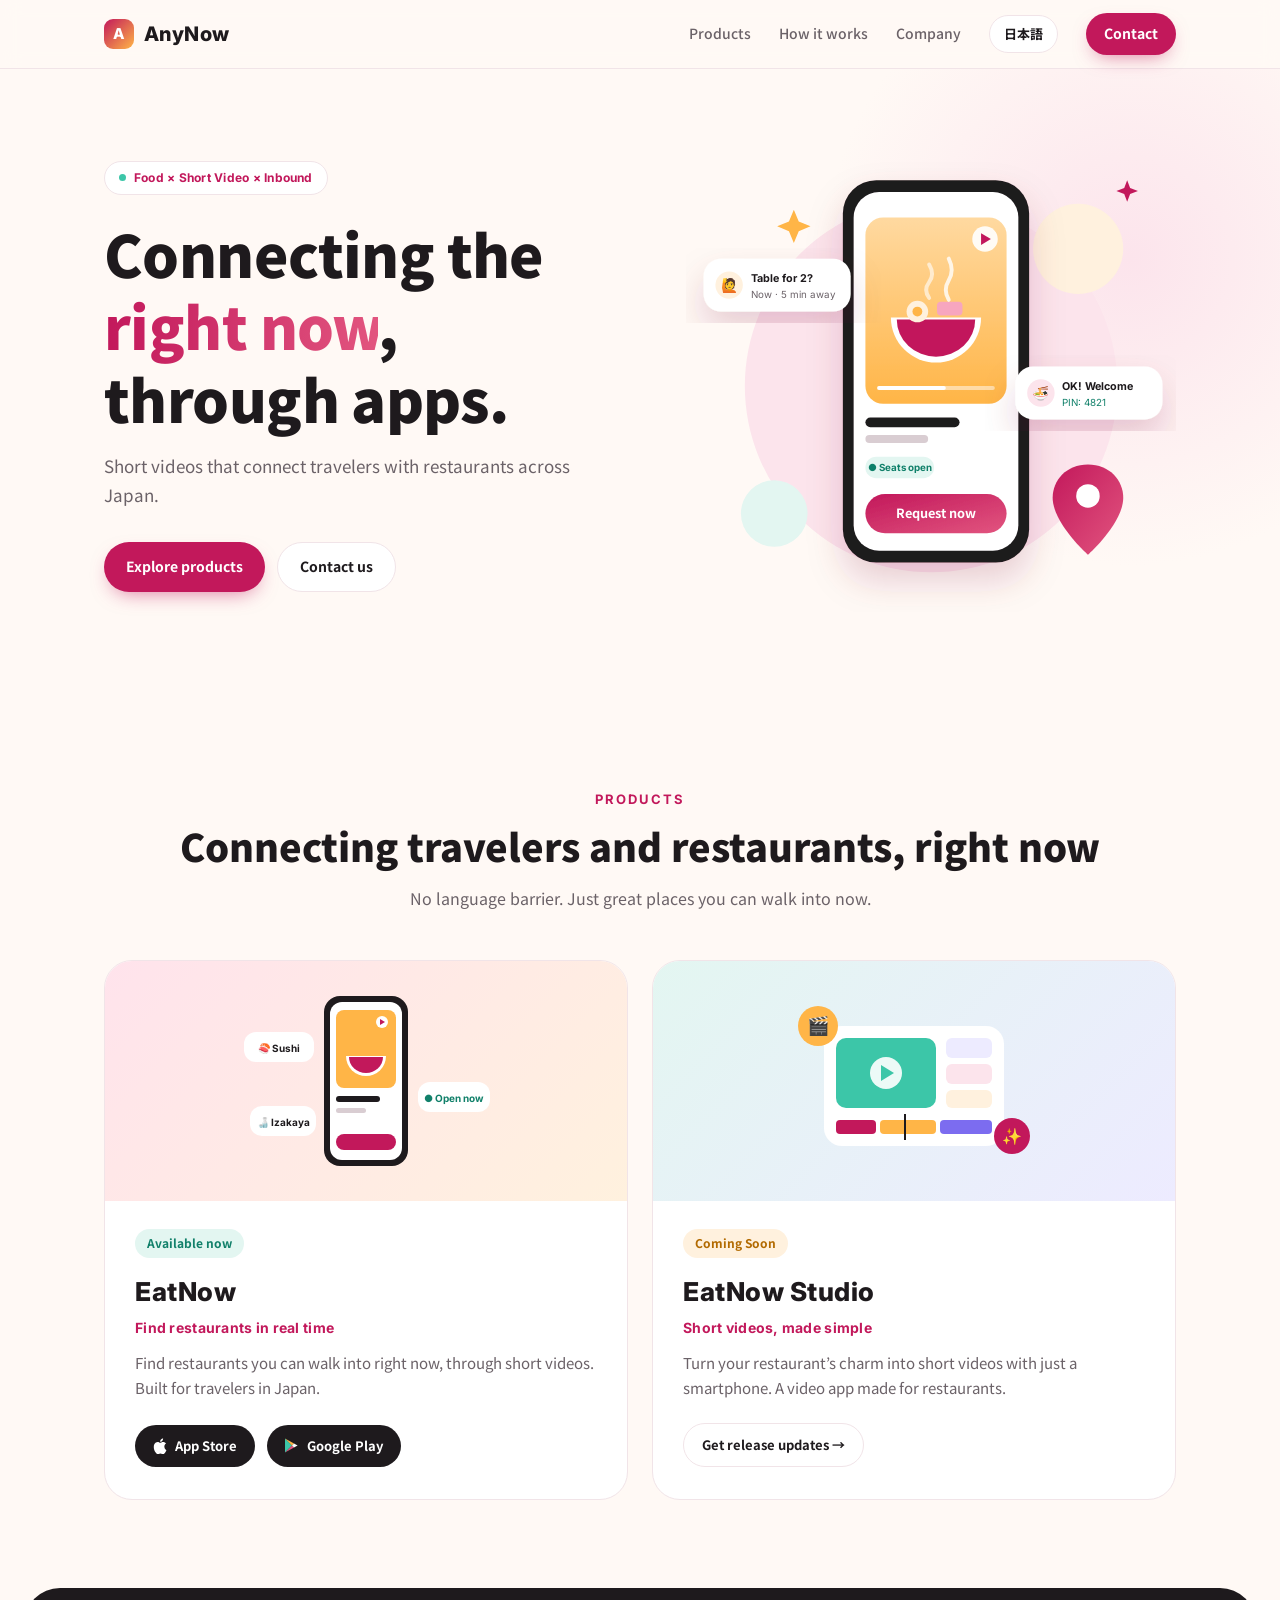
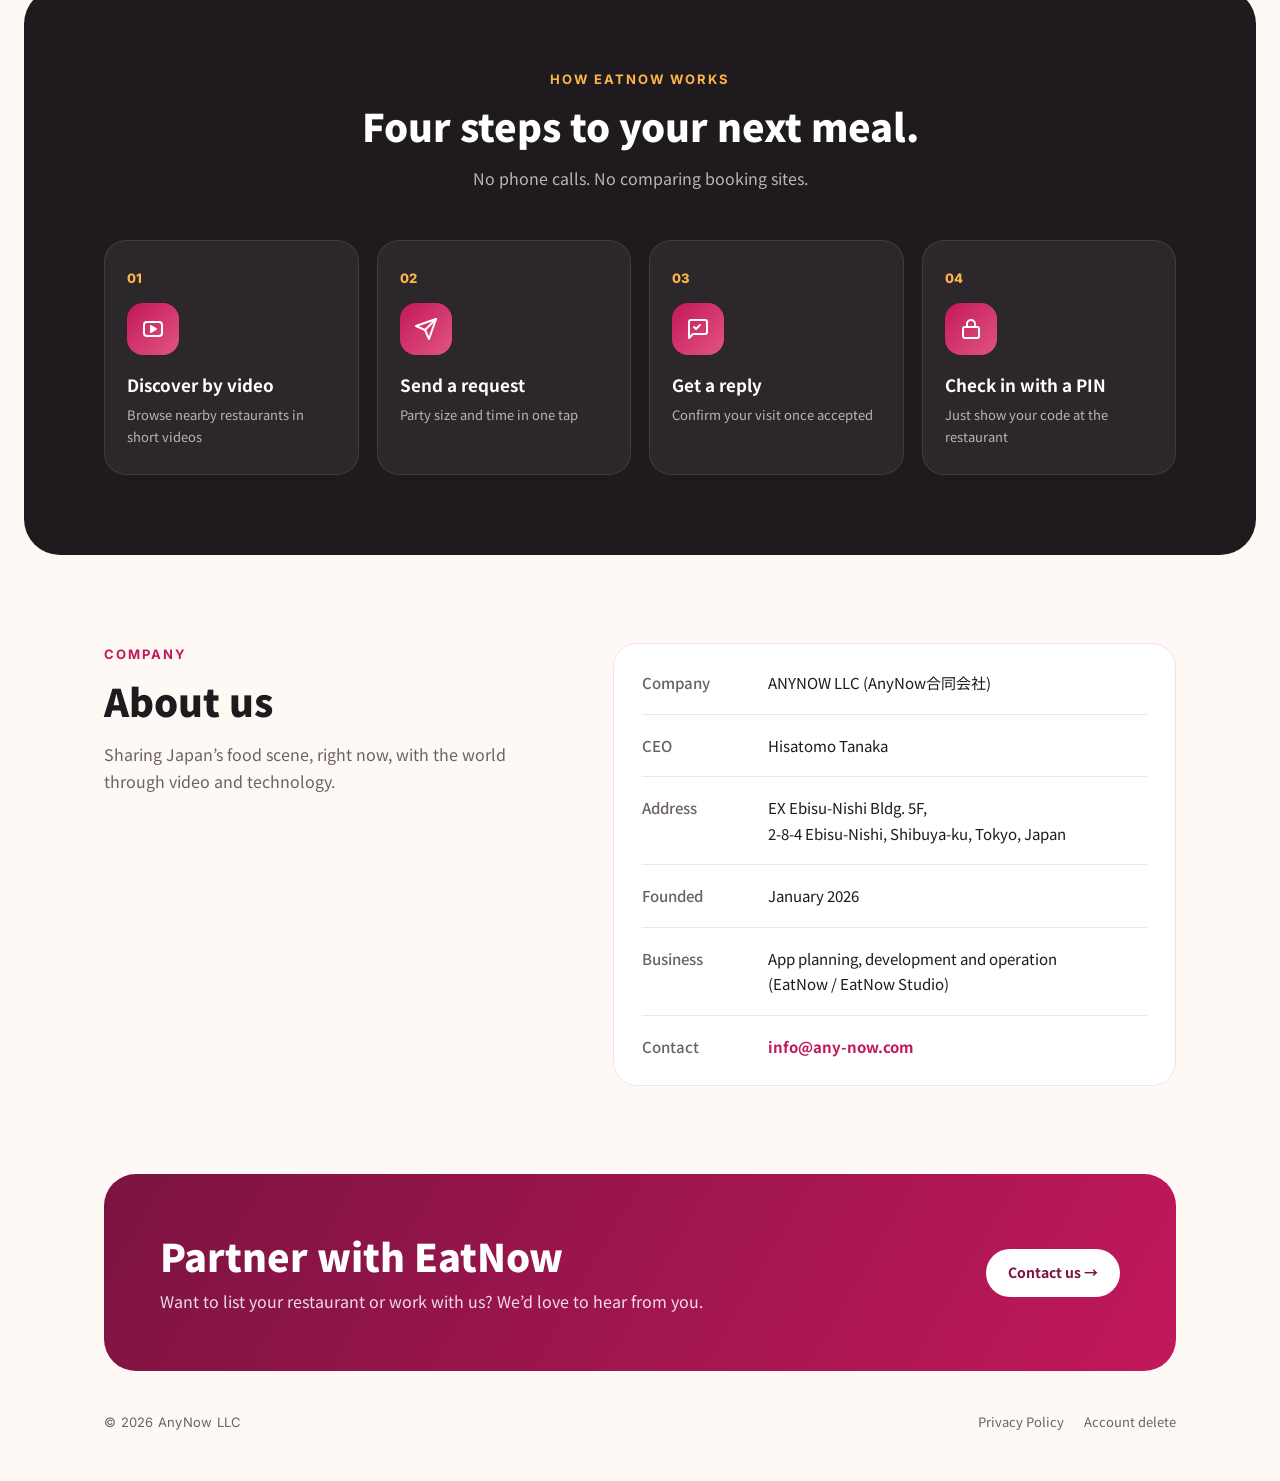
==== en/index.html @ 4b8f158a "Add English homepage" ====
<!DOCTYPE html>
<html lang="en">
<head>
<meta charset="utf-8">
<meta name="viewport" content="width=device-width, initial-scale=1">
<title>AnyNow | Connecting the right now, through apps</title>
<meta name="description" content="AnyNow LLC builds EatNow, an app that connects travelers in Japan with restaurants through short videos.">
<link rel="icon" href="data:image/svg+xml,%3Csvg xmlns='http://www.w3.org/2000/svg' viewBox='0 0 32 32'%3E%3Cdefs%3E%3ClinearGradient id='g' x1='0' y1='0' x2='1' y2='1'%3E%3Cstop offset='0' stop-color='%23C2185B'/%3E%3Cstop offset='1' stop-color='%23FFB547'/%3E%3C/linearGradient%3E%3C/defs%3E%3Crect width='32' height='32' rx='9' fill='url(%23g)'/%3E%3Ctext x='16' y='22' text-anchor='middle' font-family='Arial' font-weight='700' font-size='16' fill='white'%3EA%3C/text%3E%3C/svg%3E">
<link rel="preconnect" href="https://fonts.googleapis.com">
<link href="https://fonts.googleapis.com/css2?family=Noto+Sans+JP:wght@400;500;700;900&family=Inter:wght@500;700;800&display=swap" rel="stylesheet">
<link rel="alternate" hreflang="ja" href="https://www.any-now.com/">
<link rel="alternate" hreflang="en" href="https://www.any-now.com/en/">
<link rel="stylesheet" href="/style.css">
</head>
<body>
<nav>
  <div class="wrap">
    <a class="logo en" href="/"><i>A</i>AnyNow</a>
    <div class="links">
      <a href="#products">Products</a>
      <a href="#how">How it works</a>
      <a href="#company">Company</a>
      <a class="lang" href="/" lang="ja">日本語</a>
      <a class="btn btn-primary" href="mailto:info@any-now.com">Contact</a>
    </div>
  </div>
</nav>

<header class="hero" id="top">
  <div class="wrap">
    <div>
      <span class="eyebrow"><b></b><span class="en">Food × Short Video × Inbound</span></span>
      <h1>Connecting the <em>right now</em>,<br>through apps.</h1>
      <p class="lead">Short videos that connect travelers with restaurants across Japan.</p>
      <div class="cta">
        <a class="btn btn-primary" href="#products">Explore products</a>
        <a class="btn btn-ghost" href="mailto:info@any-now.com">Contact us</a>
      </div>
    </div>

    <!-- Hero illustration -->
    <svg class="hero-art" viewBox="0 0 500 480" role="img" aria-label="Illustration of finding a restaurant video on a smartphone">
      <defs>
        <linearGradient id="g1" x1="0" y1="0" x2="1" y2="1"><stop offset="0" stop-color="#C2185B"/><stop offset="1" stop-color="#E2557F"/></linearGradient>
        <linearGradient id="g2" x1="0" y1="0" x2="0" y2="1"><stop offset="0" stop-color="#FFD9A0"/><stop offset="1" stop-color="#FFB547"/></linearGradient>
        <filter id="sh" x="-20%" y="-20%" width="140%" height="140%"><feDropShadow dx="0" dy="18" stdDeviation="18" flood-color="#7B1340" flood-opacity=".18"/></filter>
      </defs>
      <!-- backdrop blobs -->
      <circle cx="250" cy="250" r="190" fill="#FCE4EC"/>
      <circle cx="400" cy="110" r="46" fill="#FFF1DE"/>
      <circle cx="90" cy="380" r="34" fill="#E3F6F1"/>
      <!-- phone -->
      <g filter="url(#sh)">
        <rect x="160" y="40" width="190" height="390" rx="34" fill="#1E1A1D"/>
        <rect x="171" y="52" width="168" height="366" rx="26" fill="#fff"/>
        <!-- video card -->
        <rect x="183" y="78" width="144" height="190" rx="18" fill="url(#g2)"/>
        <!-- ramen bowl -->
        <path d="M209 180 h92 a46 46 0 0 1 -92 0z" fill="#fff"/>
        <path d="M215 182 h80 a40 38 0 0 1 -80 0z" fill="#C2185B"/>
        <circle cx="236" cy="174" r="11" fill="#FFF1DE"/><circle cx="236" cy="174" r="5" fill="#FFB547"/>
        <rect x="256" y="164" width="26" height="14" rx="4" fill="#F7A6BF"/>
        <path d="M268 120 q6 12 0 22 q-6 10 0 20" stroke="#fff" stroke-width="4" fill="none" stroke-linecap="round" opacity=".8"/>
        <path d="M248 126 q6 10 0 18 q-6 8 0 16" stroke="#fff" stroke-width="4" fill="none" stroke-linecap="round" opacity=".6"/>
        <!-- play -->
        <circle cx="305" cy="100" r="13" fill="#fff" opacity=".9"/><path d="M301 94 l10 6 l-10 6z" fill="#C2185B"/>
        <!-- progress -->
        <rect x="195" y="250" width="120" height="4" rx="2" fill="#fff" opacity=".5"/><rect x="195" y="250" width="70" height="4" rx="2" fill="#fff"/>
        <!-- info -->
        <rect x="183" y="282" width="96" height="10" rx="5" fill="#1E1A1D"/>
        <rect x="183" y="300" width="64" height="8" rx="4" fill="#D9CDD2"/>
        <rect x="183" y="322" width="70" height="22" rx="11" fill="#E3F6F1"/><text x="218" y="337" text-anchor="middle" font-family="Inter" font-size="10" font-weight="700" fill="#11806A">● Seats open</text>
        <rect x="183" y="360" width="144" height="40" rx="20" fill="url(#g1)"/>
        <text x="255" y="385" text-anchor="middle" font-family="Noto Sans JP, sans-serif" font-size="13" font-weight="700" fill="#fff">Request now</text>
      </g>
      <!-- chat bubbles -->
      <g class="float">
        <rect x="18" y="120" width="150" height="54" rx="18" fill="#fff" filter="url(#sh)"/>
        <circle cx="44" cy="147" r="14" fill="#FFF1DE"/><text x="44" y="152" text-anchor="middle" font-size="14">🙋</text>
        <text x="66" y="144" font-family="Inter" font-size="11" font-weight="700" fill="#1E1A1D">Table for 2?</text>
        <text x="66" y="160" font-family="Inter" font-size="10" fill="#6B6268">Now · 5 min away</text>
      </g>
      <g class="float d2">
        <rect x="336" y="230" width="150" height="54" rx="18" fill="#fff" filter="url(#sh)"/>
        <circle cx="362" cy="257" r="14" fill="#FCE4EC"/><text x="362" y="262" text-anchor="middle" font-size="14">🍜</text>
        <text x="384" y="254" font-family="Inter" font-size="11" font-weight="700" fill="#1E1A1D">OK! Welcome</text>
        <text x="384" y="270" font-family="Inter" font-size="10" fill="#11806A">PIN: 4821</text>
      </g>
      <!-- map pin -->
      <g class="float">
        <path d="M410 330 c-22 0 -36 16 -36 34 c0 26 36 58 36 58 s36 -32 36 -58 c0 -18 -14 -34 -36 -34z" fill="url(#g1)"/>
        <circle cx="410" cy="362" r="12" fill="#fff"/>
      </g>
      <!-- sparkles -->
      <path d="M110 70 l5 12 l12 5 l-12 5 l-5 12 l-5 -12 l-12 -5 l12 -5z" fill="#FFB547"/>
      <path d="M450 40 l3 8 l8 3 l-8 3 l-3 8 l-3 -8 l-8 -3 l8 -3z" fill="#C2185B"/>
    </svg>
  </div>
</header>

<section id="products">
  <div class="wrap center">
    <div class="kicker en">Products</div>
    <h2>Connecting travelers and restaurants, right now</h2>
    <p class="sub">No language barrier. Just great places you can walk into now.</p>
  </div>
  <div class="wrap grid2">
    <article class="card">
      <div class="art a">
        <svg width="260" height="190" viewBox="0 0 260 190" aria-hidden="true">
          <rect x="88" y="10" width="84" height="170" rx="16" fill="#1E1A1D"/>
          <rect x="94" y="16" width="72" height="158" rx="12" fill="#fff"/>
          <rect x="100" y="24" width="60" height="78" rx="8" fill="#FFB547"/>
          <path d="M110 70 h40 a20 20 0 0 1 -40 0z" fill="#fff"/><path d="M113 71 h34 a17 16 0 0 1 -34 0z" fill="#C2185B"/>
          <circle cx="146" cy="36" r="6" fill="#fff"/><path d="M144 33 l5 3 l-5 3z" fill="#C2185B"/>
          <rect x="100" y="110" width="44" height="6" rx="3" fill="#1E1A1D"/>
          <rect x="100" y="122" width="30" height="5" rx="2.5" fill="#D9CDD2"/>
          <rect x="100" y="148" width="60" height="16" rx="8" fill="#C2185B"/>
          <g class="float"><rect x="8" y="46" width="70" height="30" rx="12" fill="#fff"/><text x="43" y="66" text-anchor="middle" font-family="Inter" font-size="10" font-weight="700" fill="#1E1A1D">🍣 Sushi</text></g>
          <g class="float d2"><rect x="182" y="96" width="72" height="30" rx="12" fill="#fff"/><text x="218" y="116" text-anchor="middle" font-family="Inter" font-size="10" font-weight="700" fill="#11806A">● Open now</text></g>
          <g class="float"><rect x="14" y="120" width="66" height="30" rx="12" fill="#fff"/><text x="47" y="140" text-anchor="middle" font-family="Inter" font-size="10" font-weight="700" fill="#1E1A1D">🍶 Izakaya</text></g>
        </svg>
      </div>
      <div class="body">
        <span class="tag live">Available now</span>
        <h3 class="en">EatNow</h3>
        <div class="en-sub en">Find restaurants in real time</div>
        <p>Find restaurants you can walk into right now, through short videos. Built for travelers in Japan.</p>
        <div class="cta">
          <a class="btn btn-dark" href="https://apps.apple.com/us/app/eatnow-by-anynow/id6777849976" target="_blank" rel="noopener">
            <svg width="14" height="16" viewBox="0 0 14 17" fill="#fff" aria-hidden="true"><path d="M11.6 9c0-2 1.7-3 1.8-3.1-1-1.4-2.5-1.6-3-1.6-1.3-.1-2.5.8-3.1.8-.7 0-1.6-.8-2.7-.8C3.2 4.3 1.9 5.2 1.1 6.5c-1.5 2.6-.4 6.5 1.1 8.6.7 1 1.5 2.2 2.6 2.1 1-.04 1.4-.7 2.7-.7 1.2 0 1.6.7 2.7.7 1.1 0 1.8-1 2.5-2 .8-1.2 1.1-2.3 1.1-2.4 0 0-2.2-.8-2.2-3.8zM9.5 2.9C10 2.2 10.4 1.3 10.3.4c-.8 0-1.8.5-2.3 1.2-.5.6-1 1.5-.8 2.4.9.1 1.8-.4 2.3-1.1z"/></svg>
            App Store</a>
          <a class="btn btn-dark" href="https://play.google.com/store/apps/details?id=com.anynow.app.eatnow" target="_blank" rel="noopener">
            <svg width="14" height="15" viewBox="0 0 14 15" aria-hidden="true"><path d="M0 .6v13.8L7 7.5z" fill="#3CC6A8"/><path d="M7 7.5 0 .6l9 5z" fill="#FFB547"/><path d="M7 7.5 0 14.4l9-5z" fill="#E2557F"/><path d="M9 5.6 12.6 7.5 9 9.4 7 7.5z" fill="#fff"/></svg>
            Google Play</a>
        </div>
      </div>
    </article>

    <article class="card">
      <div class="art b">
        <svg width="260" height="190" viewBox="0 0 260 190" aria-hidden="true">
          <!-- clapper / editor -->
          <rect x="40" y="40" width="180" height="120" rx="18" fill="#fff"/>
          <rect x="52" y="52" width="100" height="70" rx="10" fill="#3CC6A8"/>
          <circle cx="102" cy="87" r="16" fill="#fff" opacity=".9"/><path d="M97 79 l13 8 l-13 8z" fill="#3CC6A8"/>
          <rect x="162" y="52" width="46" height="20" rx="6" fill="#EDEBFF"/>
          <rect x="162" y="78" width="46" height="20" rx="6" fill="#FCE4EC"/>
          <rect x="162" y="104" width="46" height="18" rx="6" fill="#FFF1DE"/>
          <!-- timeline -->
          <rect x="52" y="134" width="40" height="14" rx="4" fill="#C2185B"/>
          <rect x="96" y="134" width="56" height="14" rx="4" fill="#FFB547"/>
          <rect x="156" y="134" width="52" height="14" rx="4" fill="#7C6CF0"/>
          <rect x="120" y="128" width="2" height="26" fill="#1E1A1D"/>
          <g class="float"><circle cx="34" cy="40" r="20" fill="#FFB547"/><text x="34" y="46" text-anchor="middle" font-size="18">🎬</text></g>
          <g class="float d2"><circle cx="228" cy="150" r="18" fill="#C2185B"/><text x="228" y="156" text-anchor="middle" font-size="16">✨</text></g>
        </svg>
      </div>
      <div class="body">
        <span class="tag soon">Coming Soon</span>
        <h3 class="en">EatNow Studio</h3>
        <div class="en-sub en">Short videos, made simple</div>
        <p>Turn your restaurant’s charm into short videos with just a smartphone. A video app made for restaurants.</p>
        <div class="cta">
          <a class="btn btn-ghost" href="mailto:info@any-now.com?subject=EatNow%20Studio">Get release updates →</a>
        </div>
      </div>
    </article>
  </div>
</section>

<div class="steps" id="how">
  <div class="wrap center">
    <div class="kicker en">How EatNow works</div>
    <h2>Four steps to your next meal.</h2>
    <p class="sub">No phone calls. No comparing booking sites.</p>
  </div>
  <div class="wrap grid4">
    <div class="step"><div class="num">01</div><div class="ic"><svg width="24" height="24" viewBox="0 0 24 24" fill="none" stroke="#fff" stroke-width="2" stroke-linecap="round" stroke-linejoin="round"><rect x="3" y="5" width="18" height="14" rx="3"/><path d="m10 9 5 3-5 3z" fill="#fff"/></svg></div><h4>Discover by video</h4><p>Browse nearby restaurants in short videos</p></div>
    <div class="step"><div class="num">02</div><div class="ic"><svg width="24" height="24" viewBox="0 0 24 24" fill="none" stroke="#fff" stroke-width="2" stroke-linecap="round" stroke-linejoin="round"><path d="M22 2 11 13"/><path d="M22 2 15 22l-4-9-9-4z"/></svg></div><h4>Send a request</h4><p>Party size and time in one tap</p></div>
    <div class="step"><div class="num">03</div><div class="ic"><svg width="24" height="24" viewBox="0 0 24 24" fill="none" stroke="#fff" stroke-width="2" stroke-linecap="round" stroke-linejoin="round"><path d="M21 15a2 2 0 0 1-2 2H7l-4 4V5a2 2 0 0 1 2-2h14a2 2 0 0 1 2 2z"/><path d="m8 10 2 2 4-4"/></svg></div><h4>Get a reply</h4><p>Confirm your visit once accepted</p></div>
    <div class="step"><div class="num">04</div><div class="ic"><svg width="24" height="24" viewBox="0 0 24 24" fill="none" stroke="#fff" stroke-width="2" stroke-linecap="round" stroke-linejoin="round"><rect x="4" y="10" width="16" height="11" rx="2"/><path d="M8 10V7a4 4 0 0 1 8 0v3"/></svg></div><h4>Check in with a PIN</h4><p>Just show your code at the restaurant</p></div>
  </div>
</div>

<section id="company">
  <div class="wrap company">
    <div>
      <div class="kicker en">Company</div>
      <h2>About us</h2>
      <p class="sub">Sharing Japan’s food scene, right now, with the world through video and technology.</p>
    </div>
    <dl>
      <div><dt>Company</dt><dd>ANYNOW LLC (AnyNow合同会社)</dd></div>
      <div><dt>CEO</dt><dd>Hisatomo Tanaka</dd></div>
      <div><dt>Address</dt><dd>EX Ebisu-Nishi Bldg. 5F,<br>2-8-4 Ebisu-Nishi, Shibuya-ku, Tokyo, Japan</dd></div>
      <div><dt>Founded</dt><dd>January 2026</dd></div>
      <div><dt>Business</dt><dd>App planning, development and operation<br>(EatNow / EatNow Studio)</dd></div>
      <div><dt>Contact</dt><dd><a href="mailto:info@any-now.com">info@any-now.com</a></dd></div>
    </dl>
  </div>
</section>

<div class="wrap">
  <div class="contact">
    <div>
      <h2>Partner with EatNow</h2>
      <p>Want to list your restaurant or work with us? We’d love to hear from you.</p>
    </div>
    <a class="btn" href="mailto:info@any-now.com">Contact us →</a>
  </div>
</div>

<footer>
  <div class="wrap">
    <span class="en">© 2026 AnyNow LLC</span>
    <span class="flinks"><a href="/privacy-policy">Privacy Policy</a><a href="/account-delete">Account delete</a></span>
  </div>
</footer>
</body>
</html>
---- style.css ----
:root{
    --brand:#C2185B; --brand-deep:#7B1340; --brand-soft:#FCE4EC;
    --sun:#FFB547; --mint:#3CC6A8; --ink:#1E1A1D; --muted:#6B6268;
    --bg:#FFF9F5; --card:#FFFFFF; --line:#F1E4E8;
  }
  *{box-sizing:border-box;margin:0;padding:0}
  html{scroll-behavior:smooth}
  body{font-family:"Noto Sans JP","Inter",system-ui,sans-serif;color:var(--ink);background:var(--bg);line-height:1.7;-webkit-font-smoothing:antialiased}
  a{color:inherit;text-decoration:none}
  .wrap{max-width:1120px;margin:0 auto;padding:0 24px}
  .en{font-family:"Inter","Noto Sans JP",sans-serif;letter-spacing:.02em}

  /* nav */
  nav{position:sticky;top:0;z-index:10;background:rgba(255,249,245,.85);backdrop-filter:blur(10px);border-bottom:1px solid var(--line)}
  nav .wrap{display:flex;align-items:center;justify-content:space-between;height:68px}
  .logo{display:flex;align-items:center;gap:10px;font-weight:800;font-size:20px}
  .logo i{width:30px;height:30px;border-radius:9px;background:linear-gradient(135deg,var(--brand),var(--sun));display:grid;place-items:center;color:#fff;font-style:normal;font-size:15px}
  .links{display:flex;gap:28px;align-items:center;font-size:14px;font-weight:500;color:var(--muted)}
  .links a:hover{color:var(--brand)}
  .btn{display:inline-flex;align-items:center;gap:8px;padding:12px 22px;border-radius:999px;font-weight:700;font-size:14px;transition:transform .15s,box-shadow .15s}
  .btn:hover{transform:translateY(-2px)}
  .btn-primary{background:var(--brand);color:#fff;box-shadow:0 8px 20px -8px rgba(194,24,91,.6)}
  .btn-dark{background:var(--ink);color:#fff}
  .btn-ghost{background:#fff;color:var(--ink);border:1px solid var(--line)}
  .links .btn{color:#fff;padding:9px 18px}

  /* hero */
  .hero{position:relative;overflow:hidden;padding:72px 0 88px}
  .hero::before{content:"";position:absolute;width:620px;height:620px;right:-160px;top:-120px;border-radius:50%;background:radial-gradient(circle,var(--brand-soft) 0%,rgba(252,228,236,0) 70%)}
  .hero .wrap{position:relative;display:grid;grid-template-columns:1.05fr .95fr;gap:40px;align-items:center}
  .eyebrow{display:inline-flex;gap:8px;align-items:center;font-size:12px;font-weight:700;color:var(--brand);background:#fff;border:1px solid var(--line);padding:6px 14px;border-radius:999px}
  .eyebrow b{width:7px;height:7px;border-radius:50%;background:var(--mint)}
  h1{font-size:clamp(34px,5.2vw,58px);line-height:1.25;font-weight:900;margin:22px 0 18px;letter-spacing:-.01em}
  h1 em{font-style:normal;background:linear-gradient(90deg,var(--brand),#E2557F);-webkit-background-clip:text;background-clip:text;color:transparent}
  .lead{font-size:17px;color:var(--muted);max-width:30em}
  .cta{display:flex;gap:12px;flex-wrap:wrap;margin-top:32px}
  .hero-art{width:100%;max-width:500px;justify-self:center}

  /* sections */
  section{padding:88px 0}
  .kicker{font-size:13px;font-weight:700;color:var(--brand);letter-spacing:.15em;text-transform:uppercase}
  h2{font-size:clamp(26px,3.4vw,38px);font-weight:900;line-height:1.35;margin:10px 0 14px}
  .sub{color:var(--muted);max-width:36em}
  .center{text-align:center}.center .sub{margin:0 auto}

  /* products */
  .grid2{display:grid;grid-template-columns:1fr 1fr;gap:24px;margin-top:48px}
  .card{background:var(--card);border:1px solid var(--line);border-radius:28px;overflow:hidden;display:flex;flex-direction:column;transition:transform .2s,box-shadow .2s}
  .card:hover{transform:translateY(-4px);box-shadow:0 24px 48px -24px rgba(123,19,64,.25)}
  .card .art{height:240px;display:grid;place-items:center}
  .card .art.a{background:linear-gradient(135deg,#FFE3EC,#FFF1DE)}
  .card .art.b{background:linear-gradient(135deg,#E3F6F1,#EDEBFF)}
  .card .body{padding:28px 30px 32px;flex:1;display:flex;flex-direction:column}
  .tag{align-self:flex-start;font-size:12px;font-weight:700;padding:4px 12px;border-radius:999px;margin-bottom:12px}
  .tag.live{background:#E3F6F1;color:#11806A}
  .tag.soon{background:#FFF1DE;color:#B26A00}
  .card h3{font-size:26px;font-weight:800}
  .card .en-sub{color:var(--brand);font-weight:700;font-size:14px;margin:2px 0 10px}
  .card p{color:var(--muted);font-size:15px}
  .card .cta{margin-top:auto;padding-top:22px}
  .card .btn{padding:10px 18px;font-size:13px}

  /* steps */
  .steps{background:var(--ink);color:#fff;border-radius:36px;margin:0 24px;padding:80px 0}
  .steps .kicker{color:var(--sun)}
  .steps .sub{color:#BDB3B8}
  .grid4{display:grid;grid-template-columns:repeat(4,1fr);gap:18px;margin-top:48px}
  .step{background:rgba(255,255,255,.06);border:1px solid rgba(255,255,255,.1);border-radius:22px;padding:26px 22px}
  .step .num{font-family:Inter;font-weight:800;font-size:13px;color:var(--sun)}
  .step .ic{width:52px;height:52px;border-radius:16px;display:grid;place-items:center;margin:14px 0 16px;background:linear-gradient(135deg,var(--brand),#E2557F)}
  .step h4{font-size:17px;font-weight:700}
  .step p{font-size:13px;color:#BDB3B8;margin-top:4px}

  /* company */
  .company{display:grid;grid-template-columns:.9fr 1.1fr;gap:48px;align-items:start}
  dl{background:#fff;border:1px solid var(--line);border-radius:24px;padding:8px 28px}
  dl div{display:grid;grid-template-columns:110px 1fr;gap:16px;padding:18px 0;border-bottom:1px solid var(--line);font-size:15px}
  dl div:last-child{border-bottom:none}
  dt{color:var(--muted);font-weight:500}
  dd a{color:var(--brand);font-weight:700}

  /* contact */
  .contact{background:linear-gradient(120deg,var(--brand-deep),var(--brand));color:#fff;border-radius:32px;padding:56px;display:flex;justify-content:space-between;align-items:center;gap:24px;flex-wrap:wrap}
  .contact h2{margin:0 0 6px}
  .contact p{opacity:.85}
  .contact .btn{background:#fff;color:var(--brand-deep)}
  footer{padding:40px 0 48px;color:var(--muted);font-size:13px}
  footer .wrap{display:flex;justify-content:space-between;flex-wrap:wrap;gap:12px}

  /* motion */
  @keyframes floaty{0%,100%{transform:translateY(0)}50%{transform:translateY(-10px)}}
  .float{animation:floaty 5s ease-in-out infinite}
  .float.d2{animation-delay:-2.5s}
  @media (prefers-reduced-motion:reduce){.float{animation:none}}

  @media (max-width:860px){
    .links a:not(.btn):not(.lang){display:none}
    .hero{padding:40px 0 56px}
    .hero .wrap,.grid2,.company{grid-template-columns:1fr}
    .hero-art{max-width:380px}
    .grid4{grid-template-columns:1fr 1fr}
    section{padding:64px 0}
    .steps{margin:0 12px;padding:56px 0;border-radius:28px}
    .contact{padding:36px 28px}
  }
  @media (max-width:480px){
    .wrap{padding:0 18px}
    .grid4{grid-template-columns:1fr}
    dl div{grid-template-columns:1fr;gap:2px}
  }

  footer .flinks{display:flex;gap:20px;flex-wrap:wrap}
  footer a:hover{color:var(--brand)}
  /* legal pages */
  .legal{max-width:760px;margin:0 auto;padding:64px 24px 40px}
  .legal h1{font-size:clamp(30px,4.5vw,44px);margin:8px 0 6px}
  .legal .updated{color:var(--muted);font-size:14px;margin-bottom:32px}
  .legal .doc{background:#fff;border:1px solid var(--line);border-radius:24px;padding:36px 40px}
  .legal h2{font-size:20px;margin:28px 0 8px}
  .legal h2:first-child{margin-top:0}
  .legal p{margin:8px 0;color:#3b3438}
  .legal ul{margin:8px 0 8px 1.3em;color:#3b3438}
  .legal li{margin:4px 0}
  .legal a{color:var(--brand);font-weight:700}
  .note{background:var(--brand-soft);border-radius:16px;padding:18px 22px;margin:18px 0}
  @media (max-width:480px){.legal .doc{padding:26px 22px}}

  .links .lang{color:var(--ink);background:#fff;border:1px solid var(--line);border-radius:999px;padding:7px 14px;font-size:13px;font-weight:700}
  .links .lang:hover{color:var(--brand);border-color:var(--brand)}
  .lang-switch{display:inline-flex;background:#fff;border:1px solid var(--line);border-radius:999px;padding:4px;margin:0 0 24px}
  .lang-switch button{border:0;background:none;font:inherit;font-size:13px;font-weight:700;color:var(--muted);padding:6px 16px;border-radius:999px;cursor:pointer}
  .lang-switch button[aria-pressed="true"]{background:var(--brand);color:#fff}
  .js [data-lang]{display:none}
  .js [data-lang].on{display:block}
  .tr-note{font-size:13px;color:var(--muted);margin-top:24px}
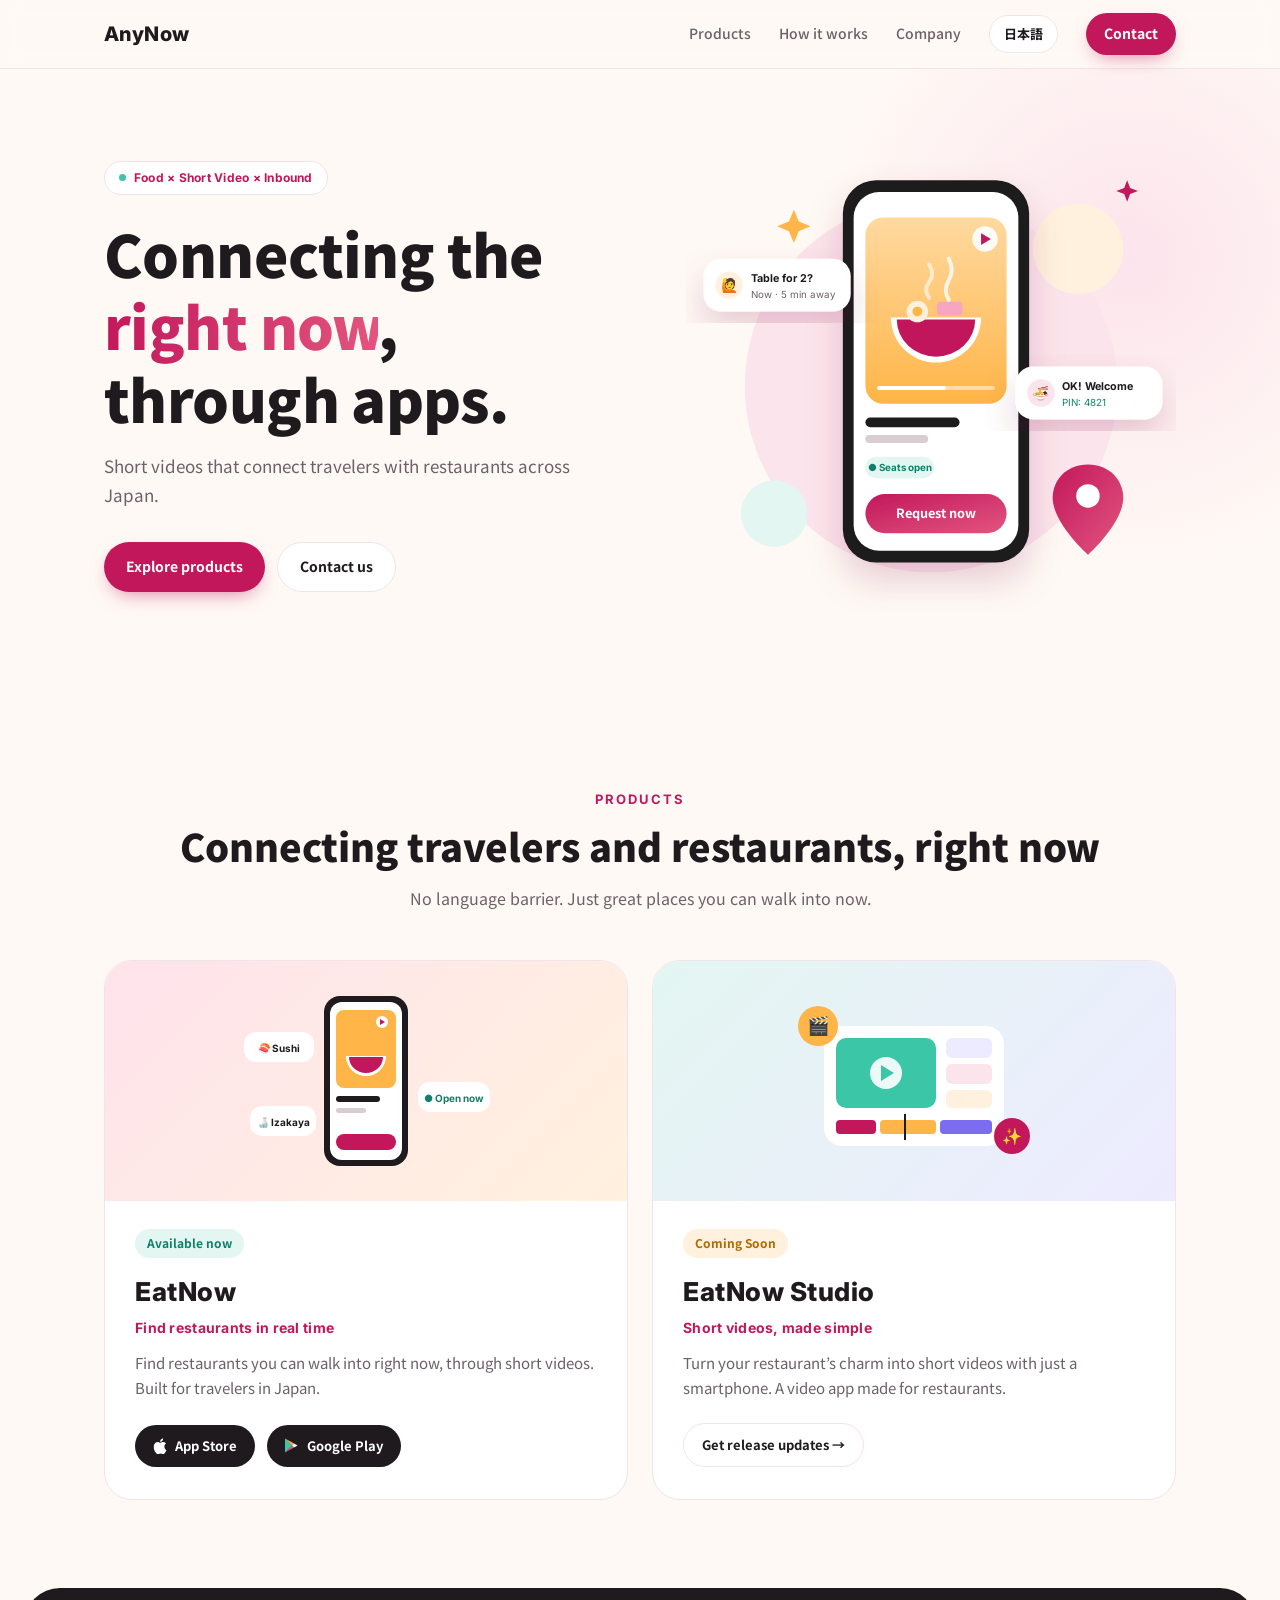
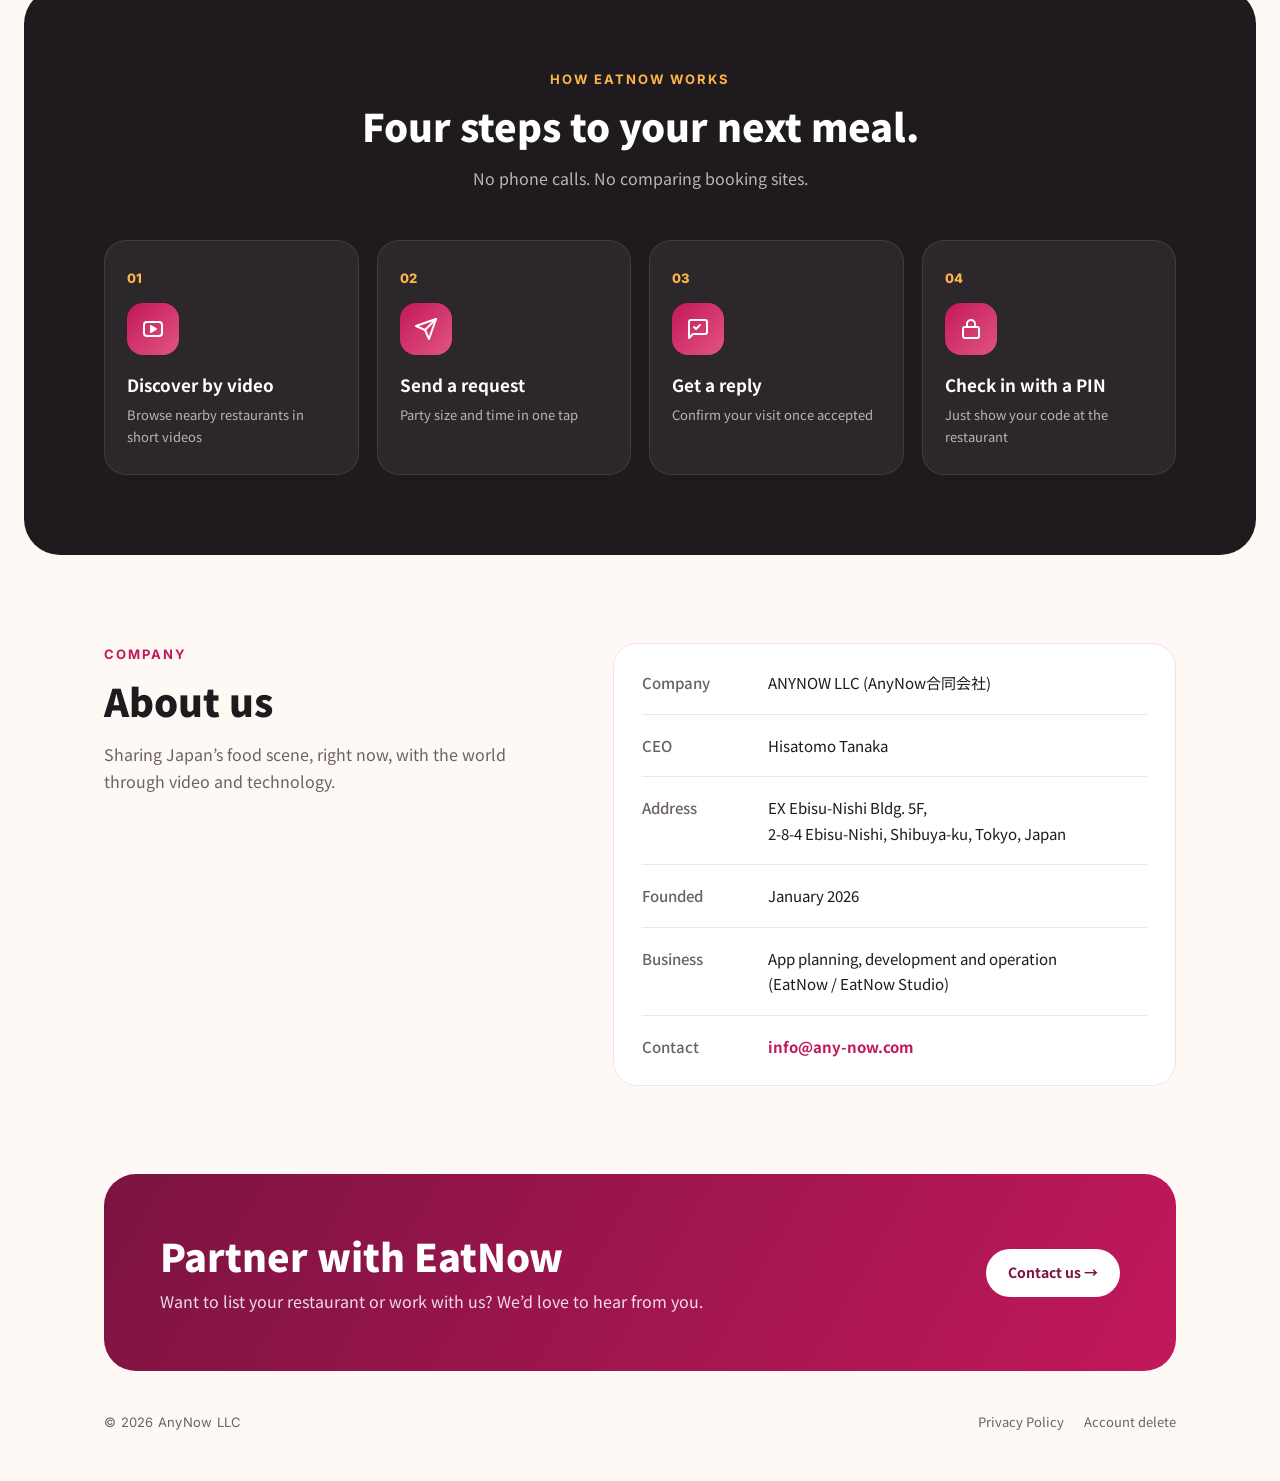
==== commit 73d34cf5: "Use text-only AnyNow logo (EN)" ====
--- a/en/index.html
+++ b/en/index.html
@@ -15,7 +15,7 @@
 <body>
 <nav>
   <div class="wrap">
-    <a class="logo en" href="/"><i>A</i>AnyNow</a>
+    <a class="logo en" href="/">AnyNow</a>
     <div class="links">
       <a href="#products">Products</a>
       <a href="#how">How it works</a>
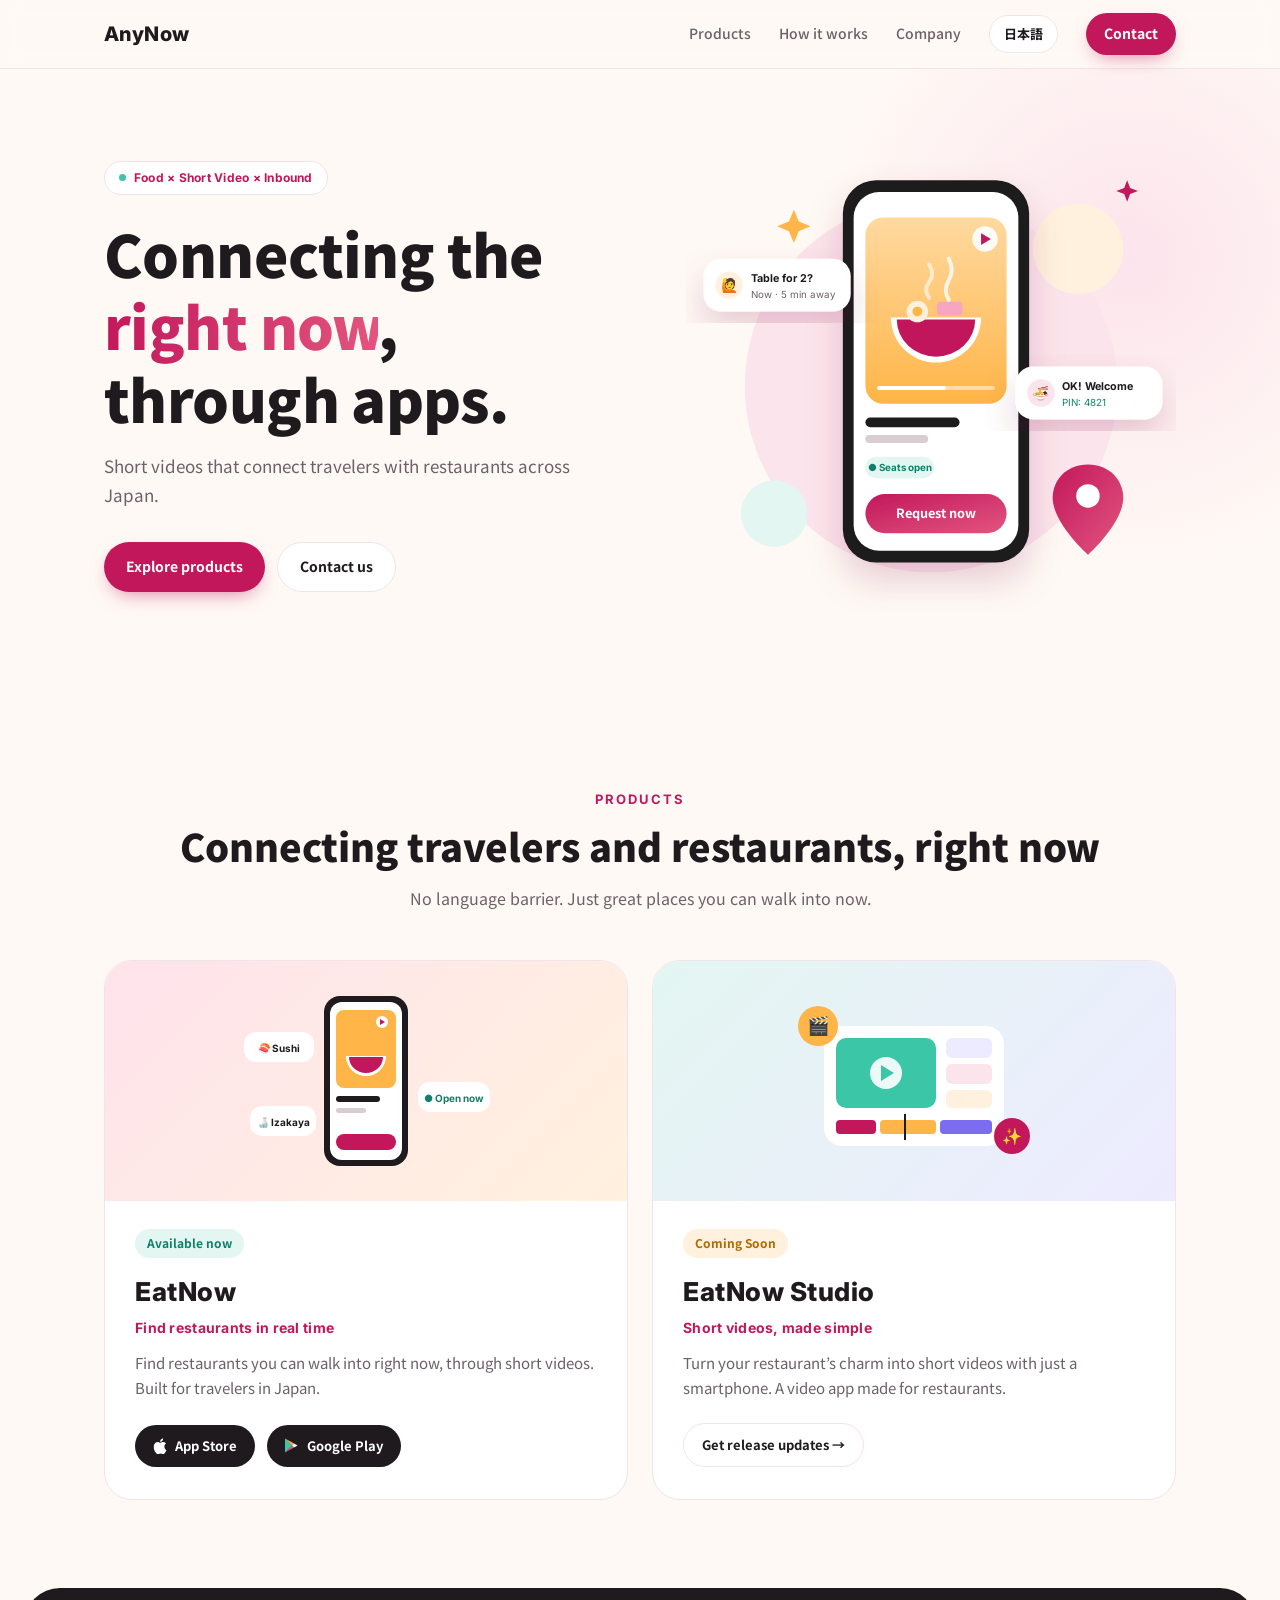
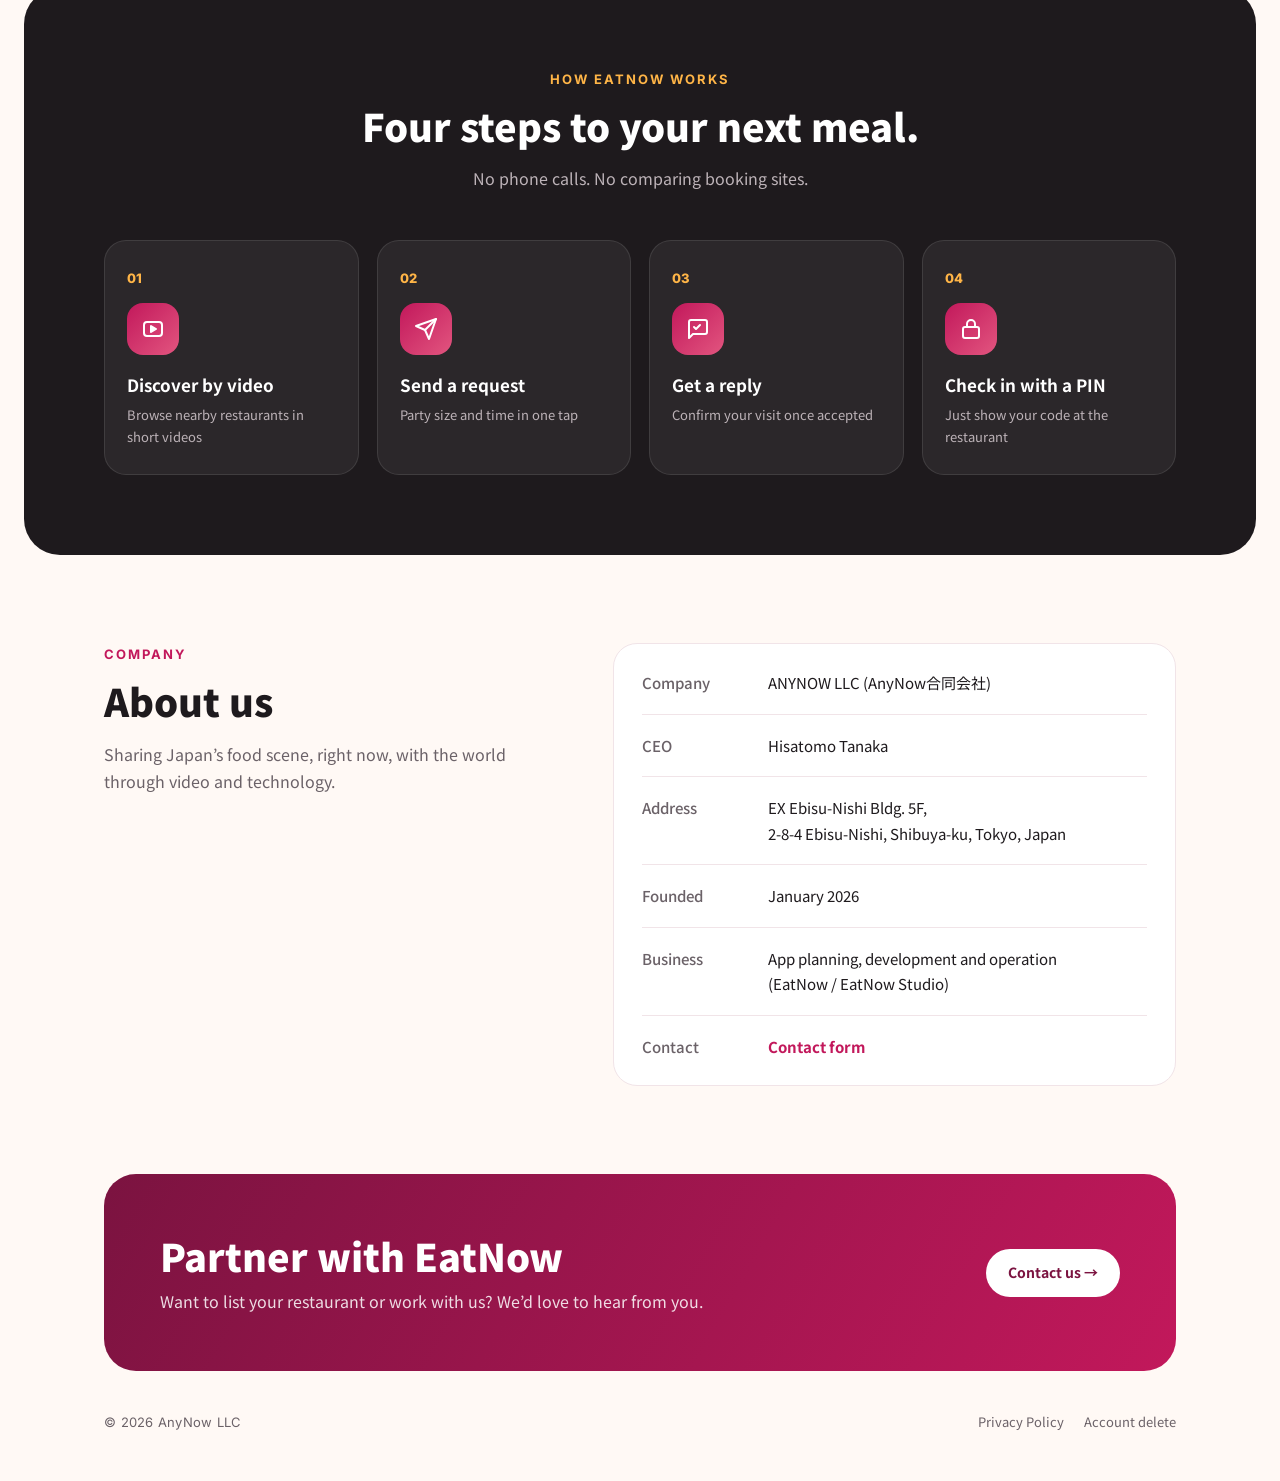
==== commit 1d9588c3: "Add English contact form page" ====
--- a/en/index.html
+++ b/en/index.html
@@ -21,7 +21,7 @@
       <a href="#how">How it works</a>
       <a href="#company">Company</a>
       <a class="lang" href="/" lang="ja">日本語</a>
-      <a class="btn btn-primary" href="mailto:info@any-now.com">Contact</a>
+      <a class="btn btn-primary" href="/en/contact">Contact</a>
     </div>
   </div>
 </nav>
@@ -34,7 +34,7 @@
       <p class="lead">Short videos that connect travelers with restaurants across Japan.</p>
       <div class="cta">
         <a class="btn btn-primary" href="#products">Explore products</a>
-        <a class="btn btn-ghost" href="mailto:info@any-now.com">Contact us</a>
+        <a class="btn btn-ghost" href="/en/contact">Contact us</a>
       </div>
     </div>
 
@@ -162,7 +162,7 @@
         <div class="en-sub en">Short videos, made simple</div>
         <p>Turn your restaurant’s charm into short videos with just a smartphone. A video app made for restaurants.</p>
         <div class="cta">
-          <a class="btn btn-ghost" href="mailto:info@any-now.com?subject=EatNow%20Studio">Get release updates →</a>
+          <a class="btn btn-ghost" href="/en/contact">Get release updates →</a>
         </div>
       </div>
     </article>
@@ -196,7 +196,7 @@
       <div><dt>Address</dt><dd>EX Ebisu-Nishi Bldg. 5F,<br>2-8-4 Ebisu-Nishi, Shibuya-ku, Tokyo, Japan</dd></div>
       <div><dt>Founded</dt><dd>January 2026</dd></div>
       <div><dt>Business</dt><dd>App planning, development and operation<br>(EatNow / EatNow Studio)</dd></div>
-      <div><dt>Contact</dt><dd><a href="mailto:info@any-now.com">info@any-now.com</a></dd></div>
+      <div><dt>Contact</dt><dd><a href="/en/contact">Contact form</a></dd></div>
     </dl>
   </div>
 </section>
@@ -207,7 +207,7 @@
       <h2>Partner with EatNow</h2>
       <p>Want to list your restaurant or work with us? We’d love to hear from you.</p>
     </div>
-    <a class="btn" href="mailto:info@any-now.com">Contact us →</a>
+    <a class="btn" href="/en/contact">Contact us →</a>
   </div>
 </div>
 
--- a/style.css
+++ b/style.css
@@ -133,3 +133,9 @@
   .js [data-lang]{display:none}
   .js [data-lang].on{display:block}
   .tr-note{font-size:13px;color:var(--muted);margin-top:24px}
+
+  .form-wrap{background:#fff;border:1px solid var(--line);border-radius:24px;overflow:hidden;margin-top:28px}
+  .form-wrap iframe{display:block;width:100%;height:1450px;border:0}
+  .form-alt{font-size:14px;color:var(--muted);margin-top:18px}
+  .form-alt a{color:var(--brand);font-weight:700}
+  @media (max-width:480px){.form-wrap iframe{height:1650px}}
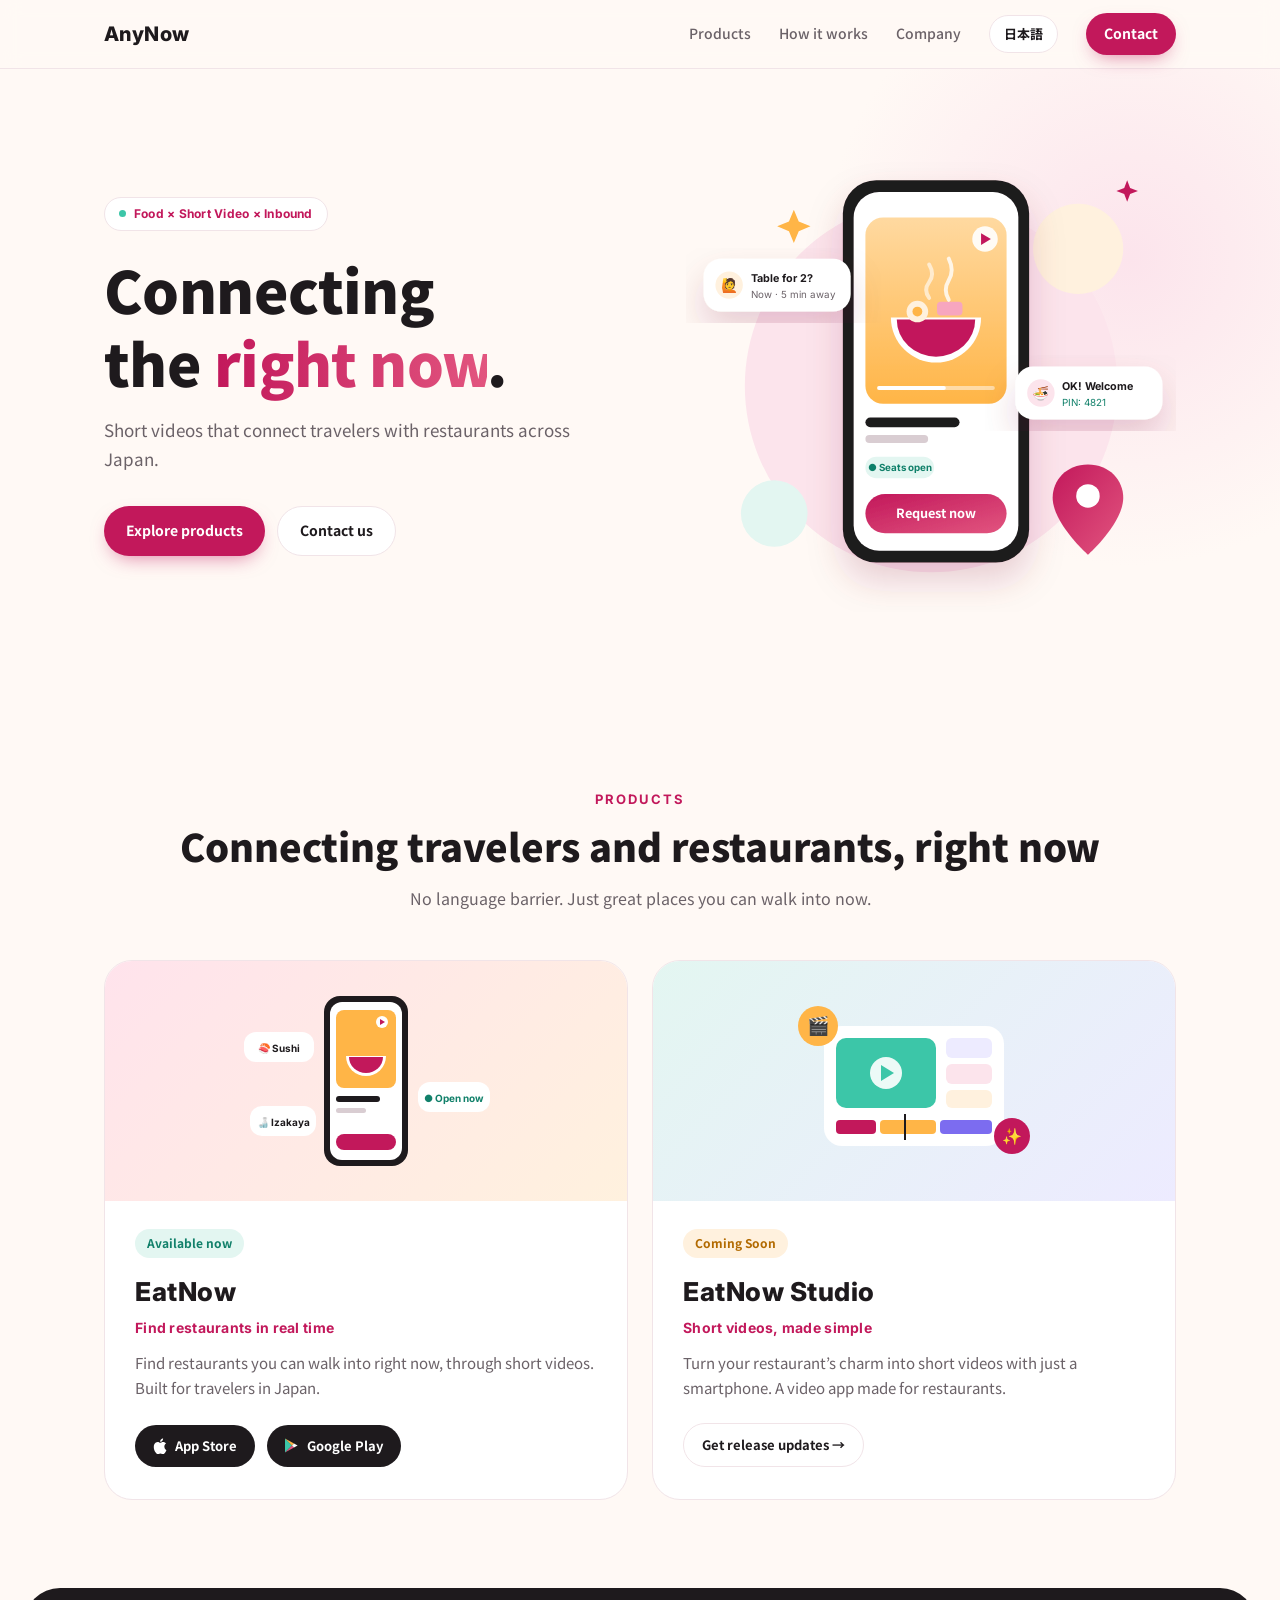
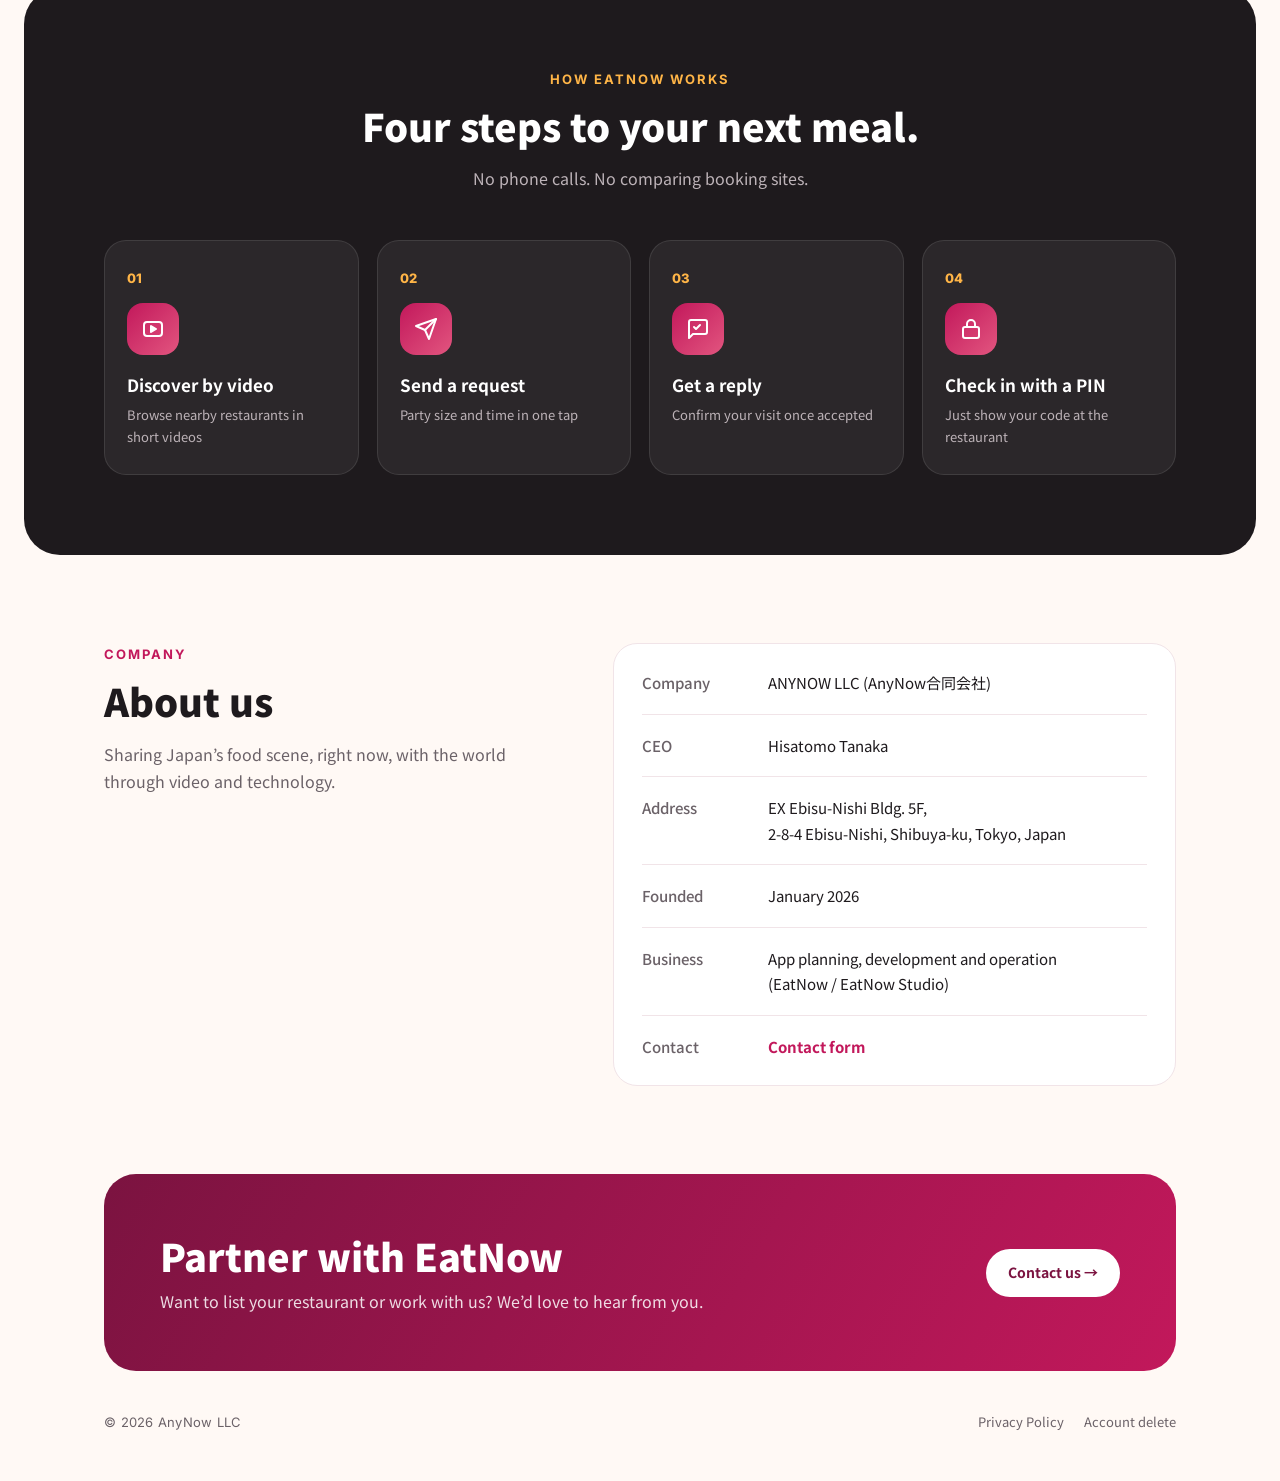
==== commit 467b10df: "Simplify headline (EN)" ====
--- a/en/index.html
+++ b/en/index.html
@@ -3,7 +3,7 @@
 <head>
 <meta charset="utf-8">
 <meta name="viewport" content="width=device-width, initial-scale=1">
-<title>AnyNow | Connecting the right now, through apps</title>
+<title>AnyNow | Connecting the right now</title>
 <meta name="description" content="AnyNow LLC builds EatNow, an app that connects travelers in Japan with restaurants through short videos.">
 <link rel="icon" href="data:image/svg+xml,%3Csvg xmlns='http://www.w3.org/2000/svg' viewBox='0 0 32 32'%3E%3Cdefs%3E%3ClinearGradient id='g' x1='0' y1='0' x2='1' y2='1'%3E%3Cstop offset='0' stop-color='%23C2185B'/%3E%3Cstop offset='1' stop-color='%23FFB547'/%3E%3C/linearGradient%3E%3C/defs%3E%3Crect width='32' height='32' rx='9' fill='url(%23g)'/%3E%3Ctext x='16' y='22' text-anchor='middle' font-family='Arial' font-weight='700' font-size='16' fill='white'%3EA%3C/text%3E%3C/svg%3E">
 <link rel="preconnect" href="https://fonts.googleapis.com">
@@ -30,7 +30,7 @@
   <div class="wrap">
     <div>
       <span class="eyebrow"><b></b><span class="en">Food × Short Video × Inbound</span></span>
-      <h1>Connecting the <em>right now</em>,<br>through apps.</h1>
+      <h1>Connecting<br>the <em>right now</em>.</h1>
       <p class="lead">Short videos that connect travelers with restaurants across Japan.</p>
       <div class="cta">
         <a class="btn btn-primary" href="#products">Explore products</a>
--- a/style.css
+++ b/style.css
@@ -134,8 +134,30 @@
   .js [data-lang].on{display:block}
   .tr-note{font-size:13px;color:var(--muted);margin-top:24px}
 
-  .form-wrap{background:#fff;border:1px solid var(--line);border-radius:24px;overflow:hidden;margin-top:28px}
-  .form-wrap iframe{display:block;width:100%;height:1450px;border:0}
-  .form-alt{font-size:14px;color:var(--muted);margin-top:18px}
-  .form-alt a{color:var(--brand);font-weight:700}
-  @media (max-width:480px){.form-wrap iframe{height:1650px}}
+
+  .cform{background:#fff;border:1px solid var(--line);border-radius:24px;padding:36px 40px;margin-top:28px;display:grid;gap:22px}
+  .cform .row{display:grid;grid-template-columns:1fr 1fr;gap:22px}
+  .field label,.field legend{display:block;font-weight:700;font-size:14px;margin-bottom:8px}
+  .field .req{color:var(--brand);font-size:12px;margin-left:6px}
+  .field .opt{color:var(--muted);font-size:12px;font-weight:500;margin-left:6px}
+  .field input[type=text],.field input[type=email],.field textarea{width:100%;font:inherit;font-size:15px;color:var(--ink);background:var(--bg);border:1.5px solid var(--line);border-radius:14px;padding:13px 16px;transition:border-color .15s,box-shadow .15s}
+  .field textarea{min-height:170px;resize:vertical}
+  .field input:focus,.field textarea:focus{outline:none;border-color:var(--brand);box-shadow:0 0 0 4px var(--brand-soft);background:#fff}
+  fieldset.field{border:0}
+  .chips{display:flex;flex-wrap:wrap;gap:10px}
+  .chips input{position:absolute;opacity:0;pointer-events:none}
+  .chips label{display:inline-block;margin:0;font-weight:500;font-size:14px;padding:9px 16px;border:1.5px solid var(--line);border-radius:999px;background:var(--bg);cursor:pointer;transition:all .15s}
+  .chips input:checked+label{background:var(--brand);border-color:var(--brand);color:#fff}
+  .chips input:focus-visible+label{box-shadow:0 0 0 4px var(--brand-soft)}
+  .hp{position:absolute;left:-9999px;width:1px;height:1px;overflow:hidden}
+  .cform .actions{display:flex;align-items:center;gap:16px;flex-wrap:wrap}
+  .cform button[type=submit]{border:0;cursor:pointer;font:inherit}
+  .cform button[disabled]{opacity:.6;cursor:wait}
+  .cform .err{color:#B3261E;font-size:14px}
+  .cform .note{font-size:12px;color:var(--muted);background:none;padding:0;margin:0;border-radius:0}
+  .thanks{display:none;background:#fff;border:1px solid var(--line);border-radius:24px;padding:48px 40px;margin-top:28px;text-align:center}
+  .thanks .ok{width:64px;height:64px;border-radius:50%;margin:0 auto 18px;display:grid;place-items:center;background:linear-gradient(135deg,var(--brand),#E2557F)}
+  .thanks h2{margin:0 0 8px}
+  .thanks p{color:var(--muted)}
+  .sent .cform{display:none}.sent .thanks{display:block}
+  @media (max-width:640px){.cform{padding:26px 22px}.cform .row{grid-template-columns:1fr}}
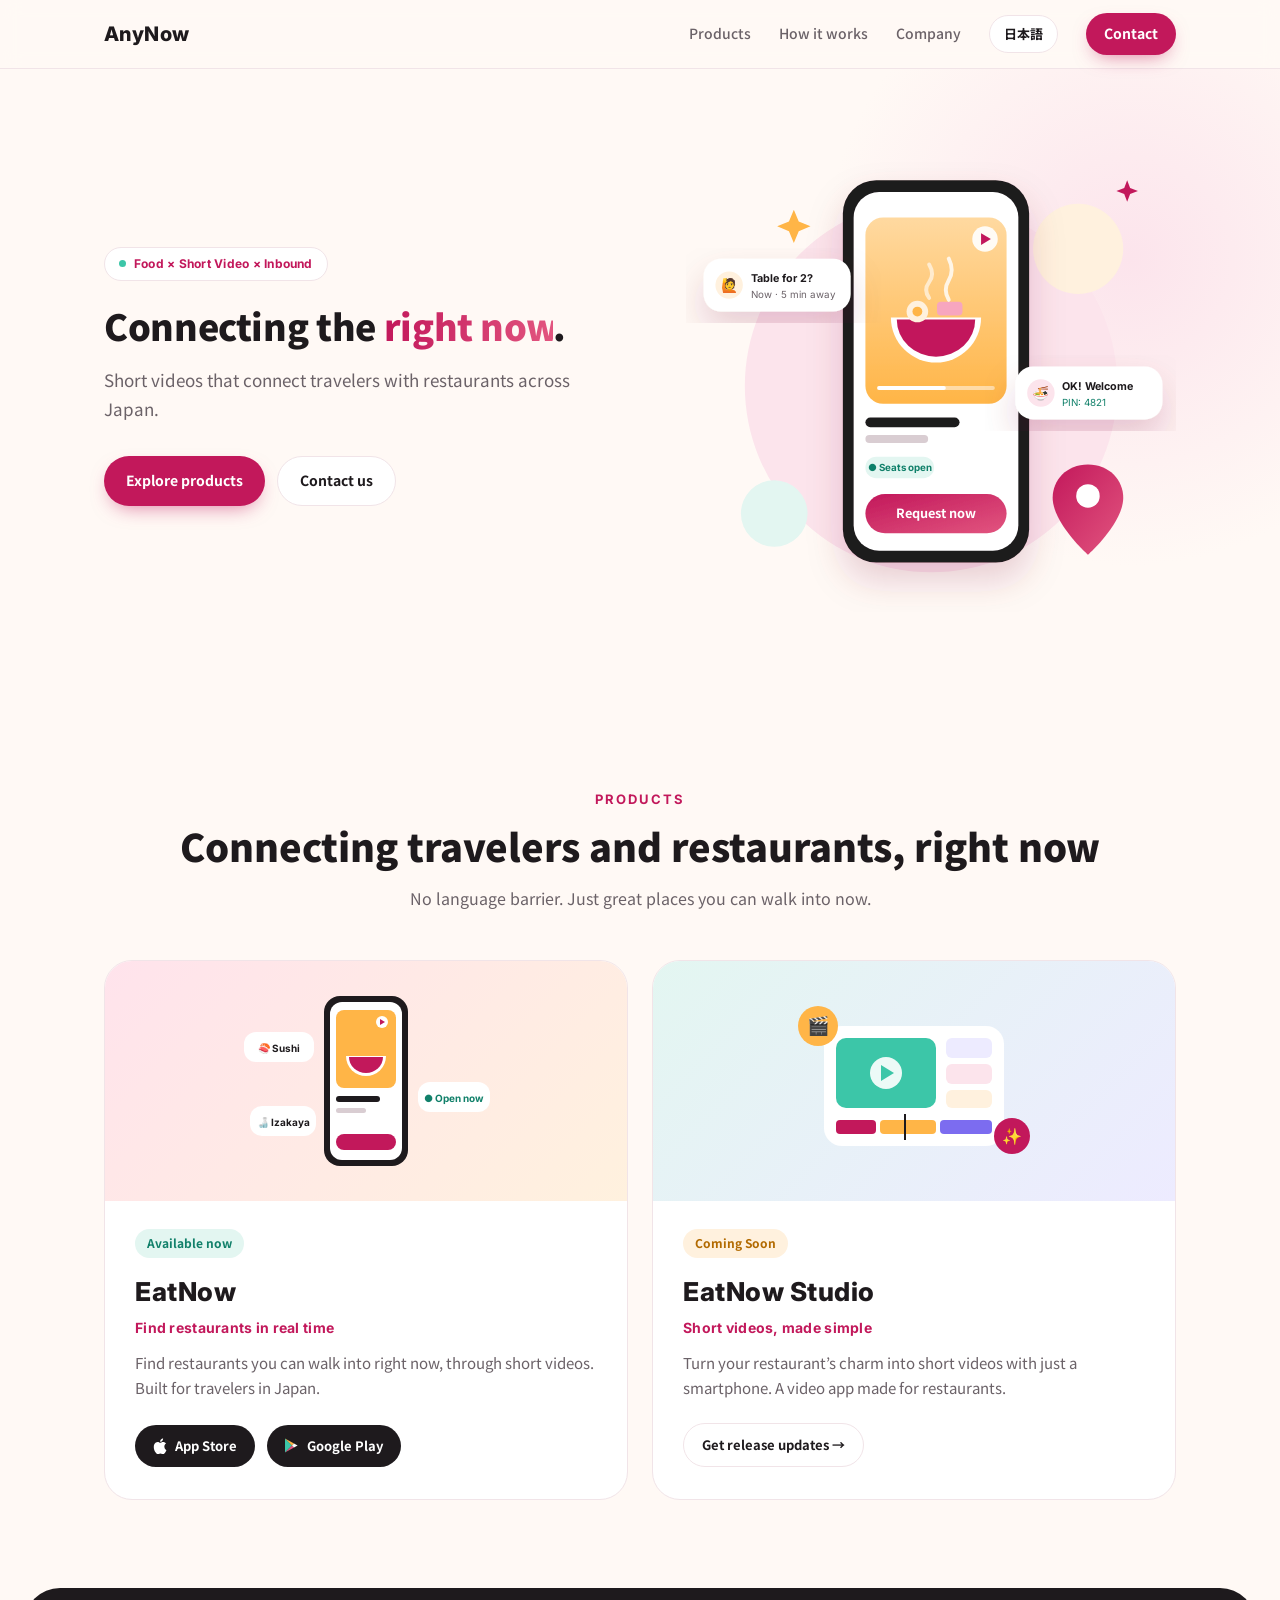
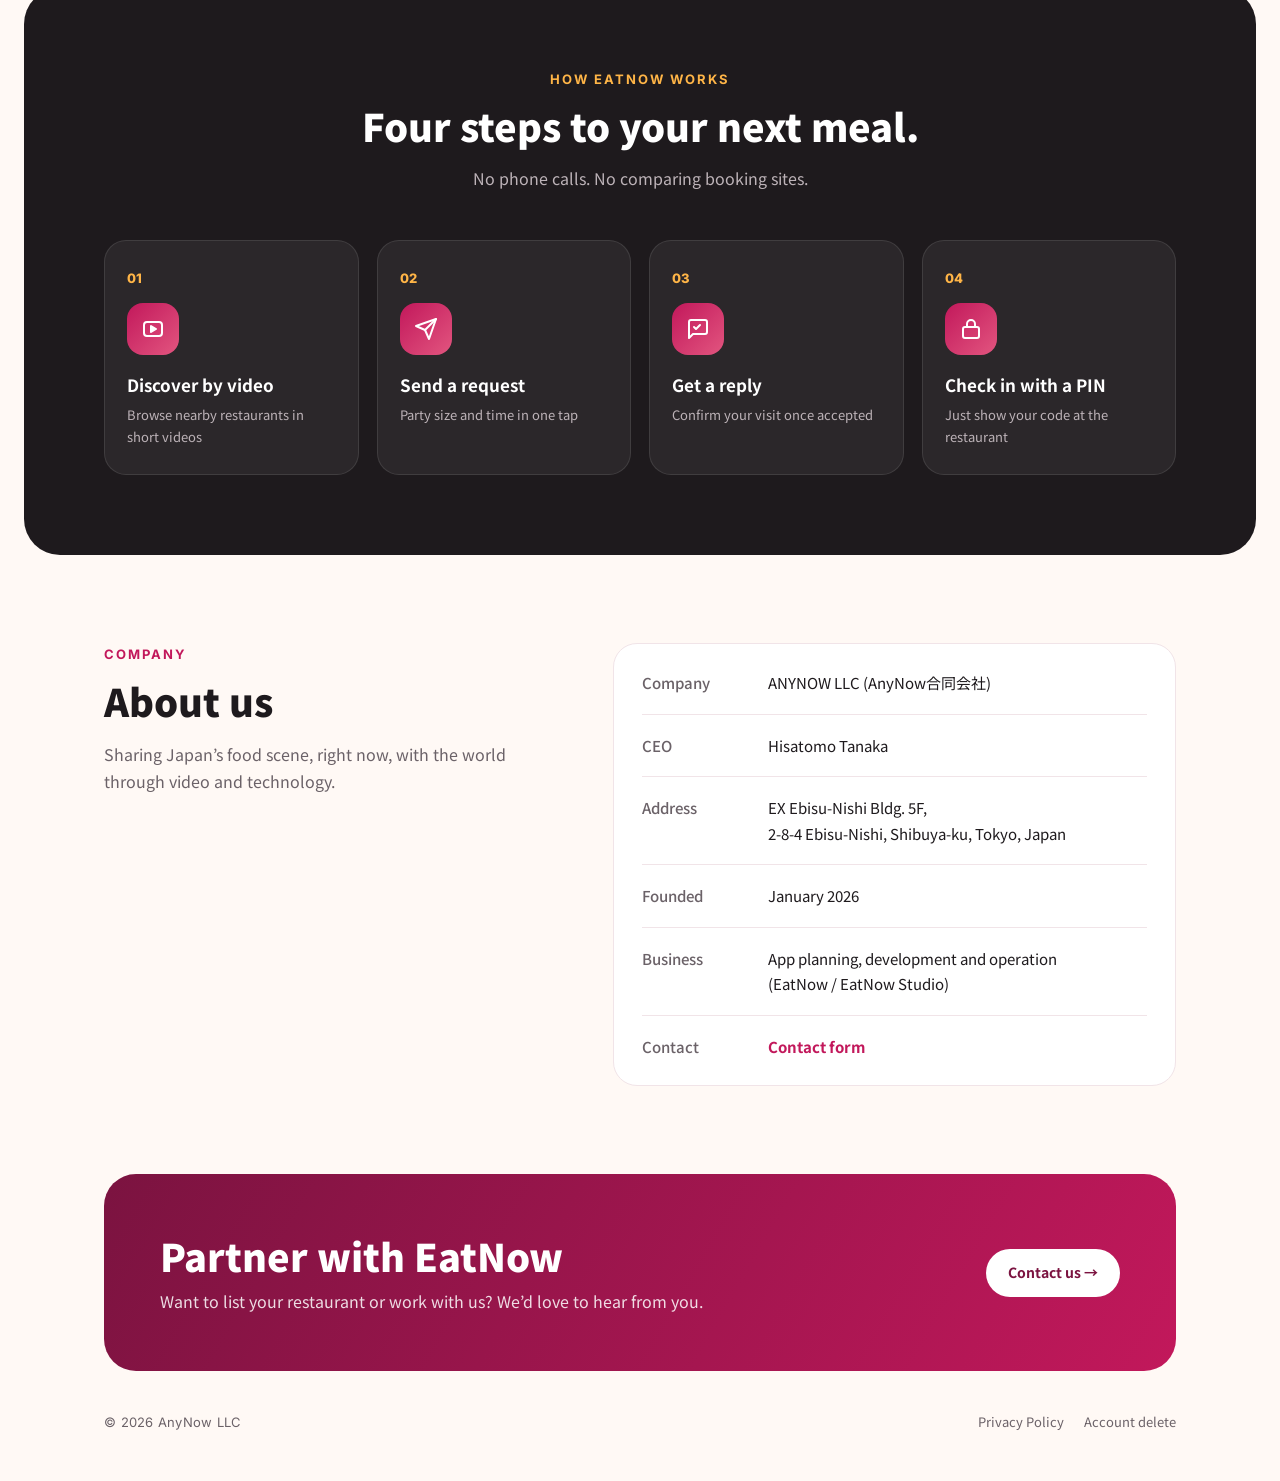
==== commit 40f7da41: "Show English headline on one line" ====
--- a/en/index.html
+++ b/en/index.html
@@ -30,7 +30,7 @@
   <div class="wrap">
     <div>
       <span class="eyebrow"><b></b><span class="en">Food × Short Video × Inbound</span></span>
-      <h1>Connecting<br>the <em>right now</em>.</h1>
+      <h1 style="white-space:nowrap;font-size:clamp(22px,3vw,36px)">Connecting the <em>right now</em>.</h1>
       <p class="lead">Short videos that connect travelers with restaurants across Japan.</p>
       <div class="cta">
         <a class="btn btn-primary" href="#products">Explore products</a>
